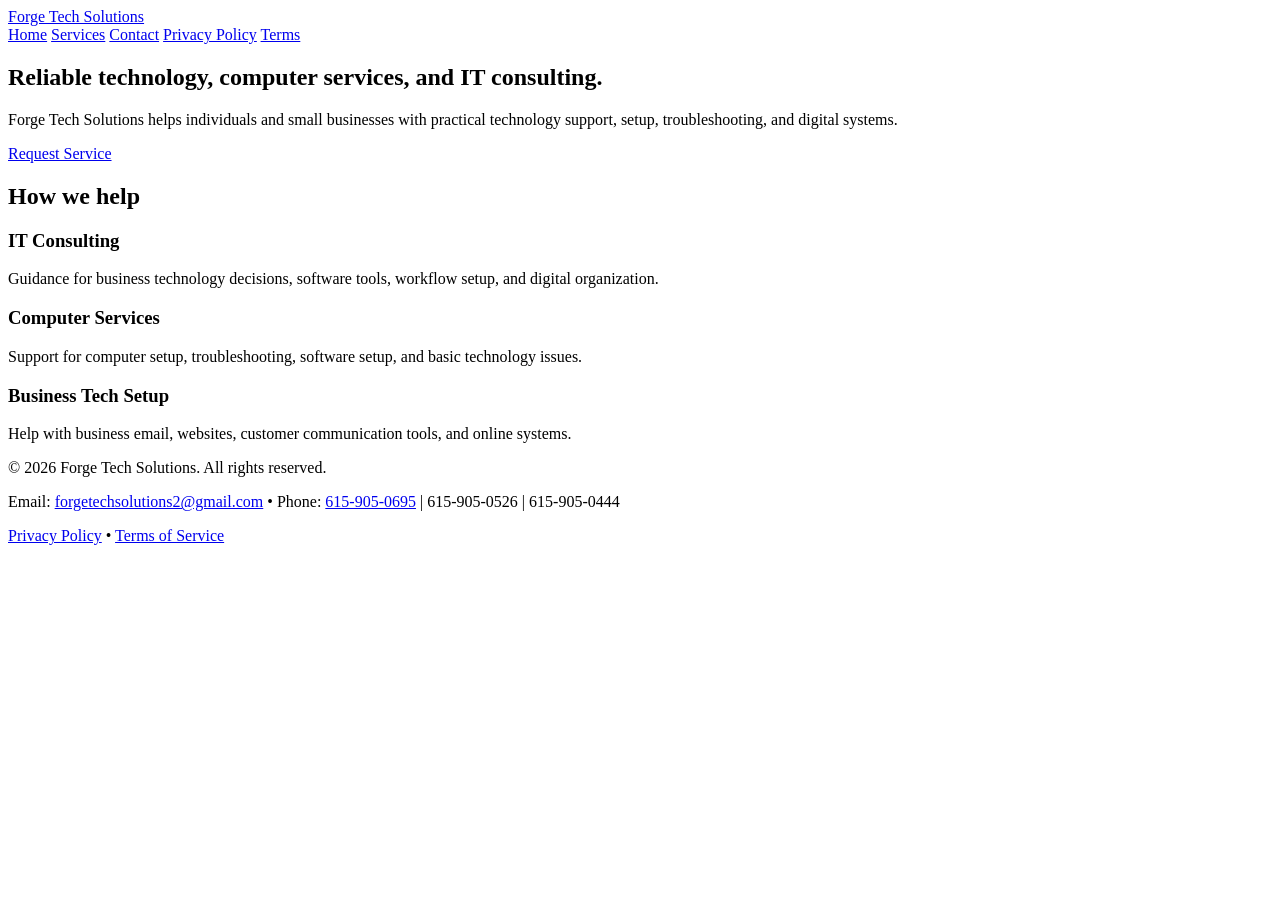
==== index.html @ 7388c3e9 "Add files via upload" ====
<!DOCTYPE html><html lang="en"><head><meta charset="UTF-8"><meta name="viewport" content="width=device-width,initial-scale=1.0"><title>Forge Tech Solutions | IT Consulting</title><meta name="description" content="Forge Tech Solutions provides technology, computer services, and IT consulting support."><link rel="stylesheet" href="assets/styles.css"></head><body><header class="topbar">
<a class="logo" href="index.html">Forge Tech Solutions</a>
<nav>
<a href="index.html">Home</a>
<a href="services.html">Services</a>
<a href="contact.html">Contact</a>
<a href="privacy.html">Privacy Policy</a>
<a href="terms.html">Terms</a>
</nav>
</header>
<section class="hero"><h1>Reliable technology, computer services, and IT consulting.</h1><p>Forge Tech Solutions helps individuals and small businesses with practical technology support, setup, troubleshooting, and digital systems.</p><a class="btn" href="contact.html">Request Service</a></section>
<main class="section"><h2>How we help</h2><div class="grid"><div class="card"><h3>IT Consulting</h3><p>Guidance for business technology decisions, software tools, workflow setup, and digital organization.</p></div><div class="card"><h3>Computer Services</h3><p>Support for computer setup, troubleshooting, software setup, and basic technology issues.</p></div><div class="card"><h3>Business Tech Setup</h3><p>Help with business email, websites, customer communication tools, and online systems.</p></div></div></main><footer>
<p>© 2026 Forge Tech Solutions. All rights reserved.</p>
<p>Email: <a href="mailto:forgetechsolutions2@gmail.com">forgetechsolutions2@gmail.com</a> • Phone: <a href="tel:6159050695">615-905-0695</a> | 615-905-0526 | 615-905-0444</p>
<p><a href="privacy.html">Privacy Policy</a> • <a href="terms.html">Terms of Service</a></p>
</footer></body></html>
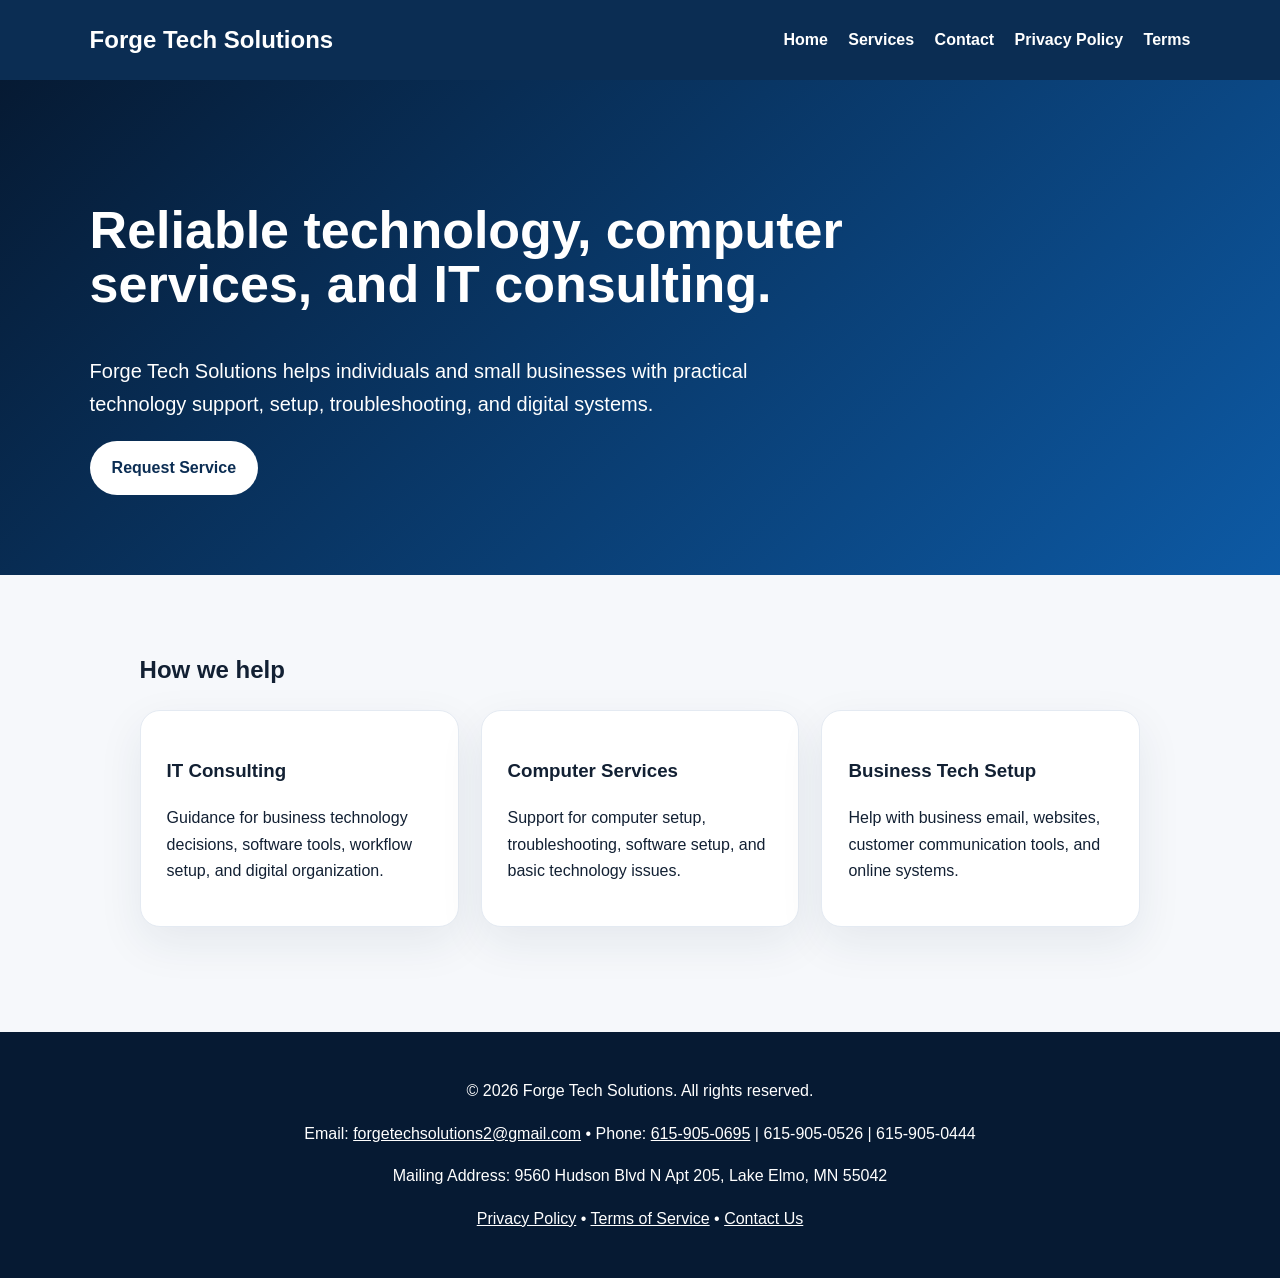
==== commit f0b229f3: "Revise meta description and enhance footer content Updated the description meta tag and added a mail" ====
--- a/index.html
+++ b/index.html
@@ -1,16 +1,57 @@
-<!DOCTYPE html><html lang="en"><head><meta charset="UTF-8"><meta name="viewport" content="width=device-width,initial-scale=1.0"><title>Forge Tech Solutions | IT Consulting</title><meta name="description" content="Forge Tech Solutions provides technology, computer services, and IT consulting support."><link rel="stylesheet" href="assets/styles.css"></head><body><header class="topbar">
-<a class="logo" href="index.html">Forge Tech Solutions</a>
-<nav>
-<a href="index.html">Home</a>
-<a href="services.html">Services</a>
-<a href="contact.html">Contact</a>
-<a href="privacy.html">Privacy Policy</a>
-<a href="terms.html">Terms</a>
-</nav>
+<!DOCTYPE html>
+<html lang="en">
+<head>
+  <meta charset="UTF-8">
+  <meta name="viewport" content="width=device-width,initial-scale=1.0">
+  <title>Forge Tech Solutions | IT Consulting</title>
+  <meta name="description" content="Forge Tech Solutions provides technology, computer services, remote support, and IT consulting support.">
+  <link rel="stylesheet" href="styles.css">
+</head>
+<body>
+
+<header class="topbar">
+  <a class="logo" href="index.html">Forge Tech Solutions</a>
+  <nav>
+    <a href="index.html">Home</a>
+    <a href="services.html">Services</a>
+    <a href="contact.html">Contact</a>
+    <a href="privacy.html">Privacy Policy</a>
+    <a href="terms.html">Terms</a>
+  </nav>
 </header>
-<section class="hero"><h1>Reliable technology, computer services, and IT consulting.</h1><p>Forge Tech Solutions helps individuals and small businesses with practical technology support, setup, troubleshooting, and digital systems.</p><a class="btn" href="contact.html">Request Service</a></section>
-<main class="section"><h2>How we help</h2><div class="grid"><div class="card"><h3>IT Consulting</h3><p>Guidance for business technology decisions, software tools, workflow setup, and digital organization.</p></div><div class="card"><h3>Computer Services</h3><p>Support for computer setup, troubleshooting, software setup, and basic technology issues.</p></div><div class="card"><h3>Business Tech Setup</h3><p>Help with business email, websites, customer communication tools, and online systems.</p></div></div></main><footer>
-<p>© 2026 Forge Tech Solutions. All rights reserved.</p>
-<p>Email: <a href="mailto:forgetechsolutions2@gmail.com">forgetechsolutions2@gmail.com</a> • Phone: <a href="tel:6159050695">615-905-0695</a> | 615-905-0526 | 615-905-0444</p>
-<p><a href="privacy.html">Privacy Policy</a> • <a href="terms.html">Terms of Service</a></p>
-</footer></body></html>+
+<section class="hero">
+  <h1>Reliable technology, computer services, and IT consulting.</h1>
+  <p>Forge Tech Solutions helps individuals and small businesses with practical technology support, setup, troubleshooting, and digital systems.</p>
+  <a class="btn" href="contact.html">Request Service</a>
+</section>
+<main class="section">
+  <h2>How we help</h2>
+  <div class="grid">
+    <div class="card">
+      <h3>IT Consulting</h3>
+      <p>Guidance for business technology decisions, software tools, workflow setup, and digital organization.</p>
+    </div>
+    <div class="card">
+      <h3>Computer Services</h3>
+      <p>Support for computer setup, troubleshooting, software setup, and basic technology issues.</p>
+    </div>
+    <div class="card">
+      <h3>Business Tech Setup</h3>
+      <p>Help with business email, websites, customer communication tools, and online systems.</p>
+    </div>
+  </div>
+</main>
+
+<footer>
+  <p>© 2026 Forge Tech Solutions. All rights reserved.</p>
+  <p>
+    Email: <a href="mailto:forgetechsolutions2@gmail.com">forgetechsolutions2@gmail.com</a> •
+    Phone: <a href="tel:6159050695">615-905-0695</a> | 615-905-0526 | 615-905-0444
+  </p>
+  <p>Mailing Address: 9560 Hudson Blvd N Apt 205, Lake Elmo, MN 55042</p>
+  <p><a href="privacy.html">Privacy Policy</a> • <a href="terms.html">Terms of Service</a> • <a href="contact.html">Contact Us</a></p>
+</footer>
+
+</body>
+</html>
--- a/styles.css
+++ b/styles.css
@@ -0,0 +1,2 @@
+
+*{box-sizing:border-box}body{margin:0;font-family:Arial,Helvetica,sans-serif;background:#f6f8fb;color:#122033;line-height:1.65}a{color:#0b5cad}.topbar{background:#0b2d53;color:white;padding:20px 7%;display:flex;justify-content:space-between;align-items:center;gap:20px}.logo{font-size:24px;font-weight:900;color:white;text-decoration:none}nav a{color:white;text-decoration:none;margin-left:16px;font-weight:700}.hero{padding:80px 7%;background:linear-gradient(135deg,#061a33,#0d5aa5);color:white}.hero h1{font-size:52px;max-width:850px;line-height:1.05}.hero p{font-size:20px;max-width:720px}.btn{display:inline-block;background:white;color:#0b2d53;padding:14px 22px;border-radius:999px;text-decoration:none;font-weight:900}.section,.page{padding:55px 7%;max-width:1180px;margin:auto}.grid{display:grid;grid-template-columns:repeat(3,1fr);gap:22px}.card,.panel,form{background:white;border:1px solid #e4eaf2;border-radius:20px;padding:26px;box-shadow:0 16px 45px rgba(20,45,75,.08)}input,textarea{width:100%;padding:14px;border:1px solid #cbd7e5;border-radius:10px;margin-top:6px}label{font-weight:700;display:block;margin:12px 0}button{background:#0b5cad;color:white;border:none;border-radius:12px;padding:15px 20px;font-weight:900;cursor:pointer}.consent{font-size:14px;background:#eef6ff;padding:12px;border-radius:10px}.legal h1{font-size:42px}.legal h2{margin-top:32px;color:#0b2d53}footer{background:#061a33;color:white;text-align:center;padding:30px 7%;margin-top:50px}footer a{color:white}@media(max-width:850px){.topbar{display:block}nav a{display:inline-block;margin:10px 10px 0 0}.grid{grid-template-columns:1fr}.hero h1{font-size:38px}}
